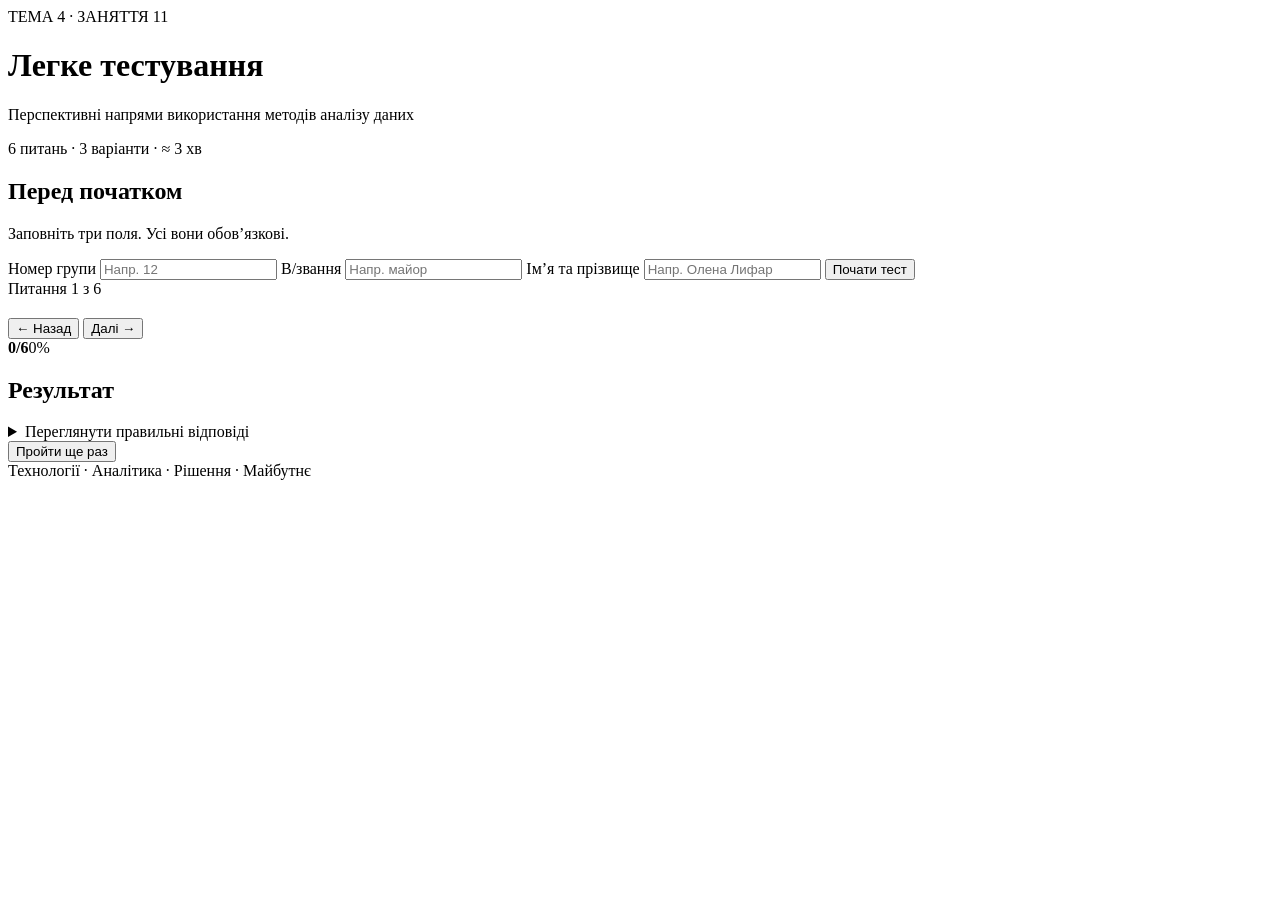
==== docs/index.html @ 405035b8 "Publish index.html for GitHub Pages" ====
<!doctype html>
<html lang="uk">
<head>
  <meta charset="utf-8">
  <meta name="viewport" content="width=device-width,initial-scale=1">
  <meta name="theme-color" content="#07172b">
  <title>Тест 4.11 — перспективні напрями аналізу даних</title>
  <link rel="stylesheet" href="styles.css">
</head>
<body>
  <main class="shell">
    <header class="hero">
      <div class="eyebrow">ТЕМА 4 · ЗАНЯТТЯ 11</div>
      <h1>Легке тестування</h1>
      <p>Перспективні напрями використання методів аналізу даних</p>
    </header>

    <section id="startScreen" class="card">
      <div class="badge">6 питань · 3 варіанти · ≈ 3 хв</div>
      <h2>Перед початком</h2>
      <p class="muted">Заповніть три поля. Усі вони обов’язкові.</p>
      <form id="identityForm" class="form-grid">
        <label>Номер групи
          <input id="group" name="group" required maxlength="40" autocomplete="off" placeholder="Напр. 12">
        </label>
        <label>В/звання
          <input id="rank" name="rank" required maxlength="80" autocomplete="off" placeholder="Напр. майор">
        </label>
        <label class="wide">Ім’я та прізвище
          <input id="name" name="name" required maxlength="120" autocomplete="name" placeholder="Напр. Олена Лифар">
        </label>
        <button class="primary wide" type="submit">Почати тест</button>
      </form>
    </section>

    <section id="quizScreen" class="card hidden" aria-live="polite">
      <div class="topline">
        <span id="questionCounter">Питання 1 з 6</span>
        <span id="participant"></span>
      </div>
      <div class="progress"><div id="progressBar"></div></div>
      <h2 id="questionText"></h2>
      <div id="answers" class="answers"></div>
      <div class="nav">
        <button id="prevBtn" class="secondary" type="button">← Назад</button>
        <button id="nextBtn" class="primary" type="button">Далі →</button>
      </div>
    </section>

    <section id="resultScreen" class="card hidden">
      <div id="scoreRing" class="score-ring"><strong id="scoreText">0/6</strong><span id="percentText">0%</span></div>
      <h2 id="resultTitle">Результат</h2>
      <p id="resultMessage" class="muted"></p>
      <div id="syncStatus" class="sync"></div>
      <details>
        <summary>Переглянути правильні відповіді</summary>
        <div id="review" class="review"></div>
      </details>
      <button id="retryBtn" class="secondary" type="button">Пройти ще раз</button>
    </section>

    <footer>Технології · Аналітика · Рішення · Майбутнє</footer>
  </main>
  <script src="app.js"></script>
</body>
</html>
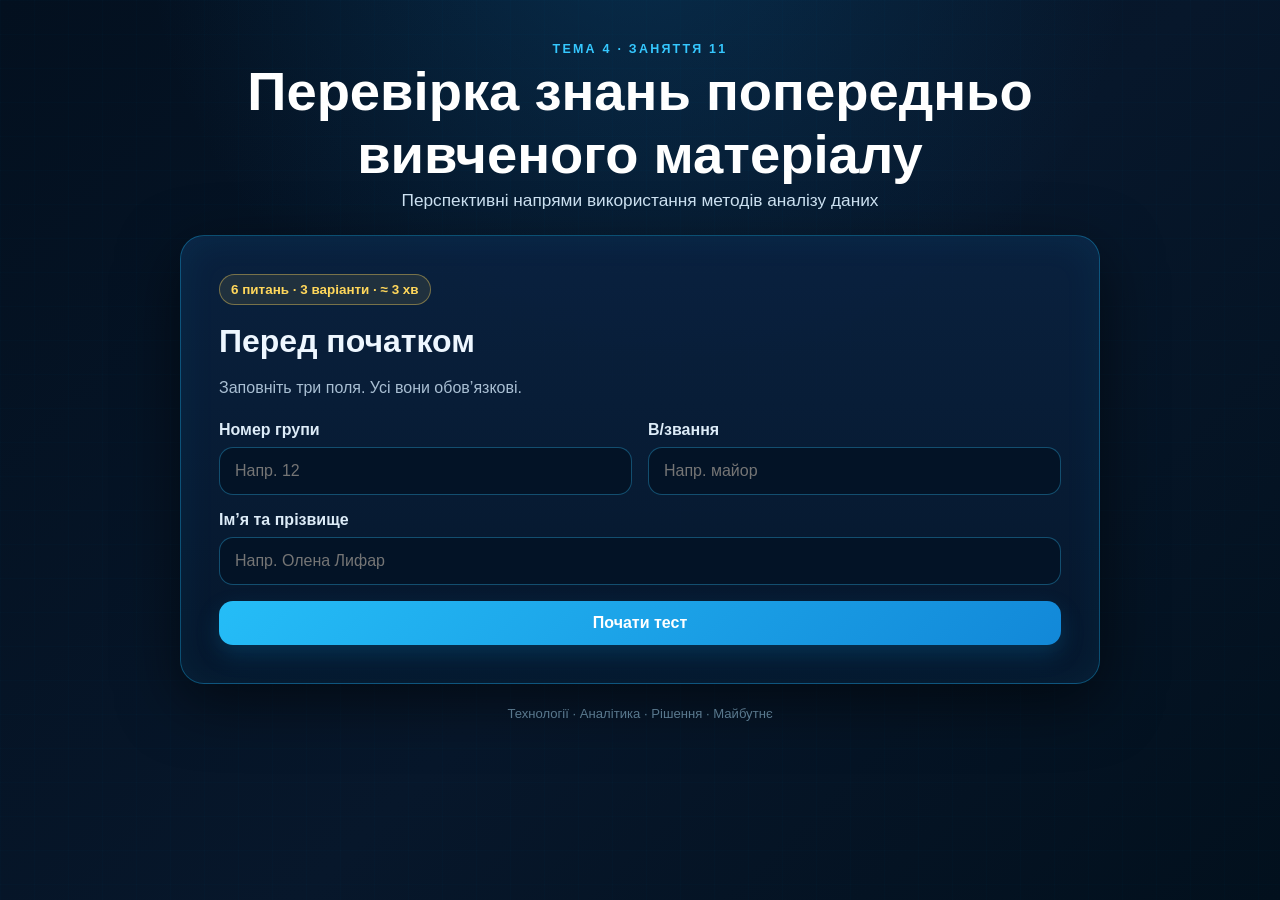
==== commit c21c40d7: "Rename quiz heading to knowledge review" ====
--- a/docs/index.html
+++ b/docs/index.html
@@ -11,7 +11,7 @@
   <main class="shell">
     <header class="hero">
       <div class="eyebrow">ТЕМА 4 · ЗАНЯТТЯ 11</div>
-      <h1>Легке тестування</h1>
+      <h1>Перевірка знань попередньо вивченого матеріалу</h1>
       <p>Перспективні напрями використання методів аналізу даних</p>
     </header>
 
--- a/docs/styles.css
+++ b/docs/styles.css
@@ -0,0 +1,40 @@
+:root{
+  --bg:#03101f;--panel:#071c33ee;--panel2:#0b2745;--line:#19bfff55;
+  --cyan:#35c8ff;--gold:#ffd75b;--text:#eef7ff;--muted:#a9bfd3;
+  --ok:#5ee28a;--bad:#ff6b6b;--shadow:0 18px 60px #0008
+}
+*{box-sizing:border-box}html{font-family:Inter,Segoe UI,Arial,sans-serif;background:var(--bg);color:var(--text)}
+body{margin:0;min-height:100vh;background:
+radial-gradient(circle at 50% -10%,#0d5f9855,transparent 42%),
+linear-gradient(135deg,#03101f,#07172b 55%,#02101d)}
+body:before{content:"";position:fixed;inset:0;pointer-events:none;opacity:.18;background-image:
+linear-gradient(#35c8ff18 1px,transparent 1px),linear-gradient(90deg,#35c8ff18 1px,transparent 1px);background-size:34px 34px}
+.shell{width:min(920px,92vw);margin:0 auto;padding:34px 0 24px}
+.hero{text-align:center;margin:8px 0 24px}
+.eyebrow{color:var(--cyan);letter-spacing:.18em;font-weight:800;font-size:.78rem}
+h1{font-size:clamp(2rem,5vw,3.4rem);margin:.25rem 0;color:white}
+.hero p{margin:0;color:#d0e5f5;font-size:1.08rem}
+.card{position:relative;background:linear-gradient(180deg,#0a2240ef,#06172cef);border:1px solid var(--line);border-radius:24px;padding:clamp(22px,4vw,38px);box-shadow:var(--shadow);overflow:hidden}
+.card:after{content:"";position:absolute;inset:0;pointer-events:none;border-radius:24px;box-shadow:inset 0 0 38px #16bfff12}
+.hidden{display:none!important}.badge{display:inline-block;padding:7px 11px;border-radius:999px;background:#ffd75b18;border:1px solid #ffd75b66;color:var(--gold);font-weight:800;font-size:.84rem}
+h2{font-size:clamp(1.35rem,3vw,2rem);margin:18px 0 12px}.muted{color:var(--muted);line-height:1.55}
+.form-grid{display:grid;grid-template-columns:1fr 1fr;gap:16px;margin-top:20px}.wide{grid-column:1/-1}
+label{display:flex;flex-direction:column;gap:8px;font-weight:750;color:#ddecf8}
+input{width:100%;border:1px solid #2ba9dc66;border-radius:14px;background:#031326;color:white;padding:14px 15px;font-size:1rem;outline:none}
+input:focus{border-color:var(--cyan);box-shadow:0 0 0 3px #35c8ff1f}
+button{border:0;border-radius:14px;padding:13px 18px;font-size:1rem;font-weight:850;cursor:pointer;transition:.18s transform,.18s opacity}
+button:hover{transform:translateY(-1px)}button:disabled{opacity:.45;cursor:not-allowed;transform:none}
+.primary{background:linear-gradient(135deg,#25bdf7,#1288d8);color:white;box-shadow:0 10px 24px #009ce833}
+.secondary{background:#0b2948;color:#dff5ff;border:1px solid #2caee366}
+.topline{display:flex;justify-content:space-between;gap:16px;color:var(--muted);font-size:.9rem}
+.progress{height:8px;background:#03101f;border-radius:99px;margin:14px 0 26px;overflow:hidden}.progress>div{height:100%;width:0;background:linear-gradient(90deg,var(--cyan),var(--gold));transition:width .25s}
+.answers{display:grid;gap:12px;margin:20px 0 26px}.answer{display:flex;align-items:flex-start;gap:12px;padding:15px 16px;border:1px solid #2aaee34f;border-radius:16px;background:#061a30;cursor:pointer;line-height:1.4}
+.answer:hover{border-color:#35c8ff99;background:#08233f}.answer.selected{border-color:var(--gold);box-shadow:0 0 0 2px #ffd75b20;background:#17283a}
+.answer input{width:auto;margin-top:3px;accent-color:#ffd75b}.letter{display:grid;place-items:center;min-width:30px;height:30px;border-radius:50%;background:#0b3154;color:var(--cyan);font-weight:900}
+.nav{display:flex;justify-content:space-between;gap:12px}
+.score-ring{width:150px;height:150px;margin:2px auto 18px;border-radius:50%;display:grid;place-content:center;text-align:center;border:10px solid #35c8ff55;box-shadow:inset 0 0 38px #35c8ff18,0 0 32px #35c8ff14}.score-ring strong{font-size:2rem}.score-ring span{color:var(--gold);font-weight:900}
+#resultScreen{text-align:center}.sync{margin:18px auto;padding:12px 14px;border-radius:14px;max-width:620px;background:#05172b;border:1px solid #2aaee344;color:#d7eafb}
+details{text-align:left;margin:20px 0}summary{cursor:pointer;color:var(--cyan);font-weight:800}.review{display:grid;gap:10px;margin-top:14px}
+.review-item{padding:12px 14px;border-radius:12px;background:#07182c;border-left:4px solid var(--ok)}.review-item.wrong{border-left-color:var(--bad)}.review-item b{display:block;margin-bottom:4px}
+footer{text-align:center;color:#6e93ad;font-size:.82rem;padding:22px 0}
+@media(max-width:640px){.shell{padding-top:18px}.form-grid{grid-template-columns:1fr}.wide{grid-column:auto}.card{border-radius:18px}.topline{flex-direction:column}.nav button{flex:1}}
